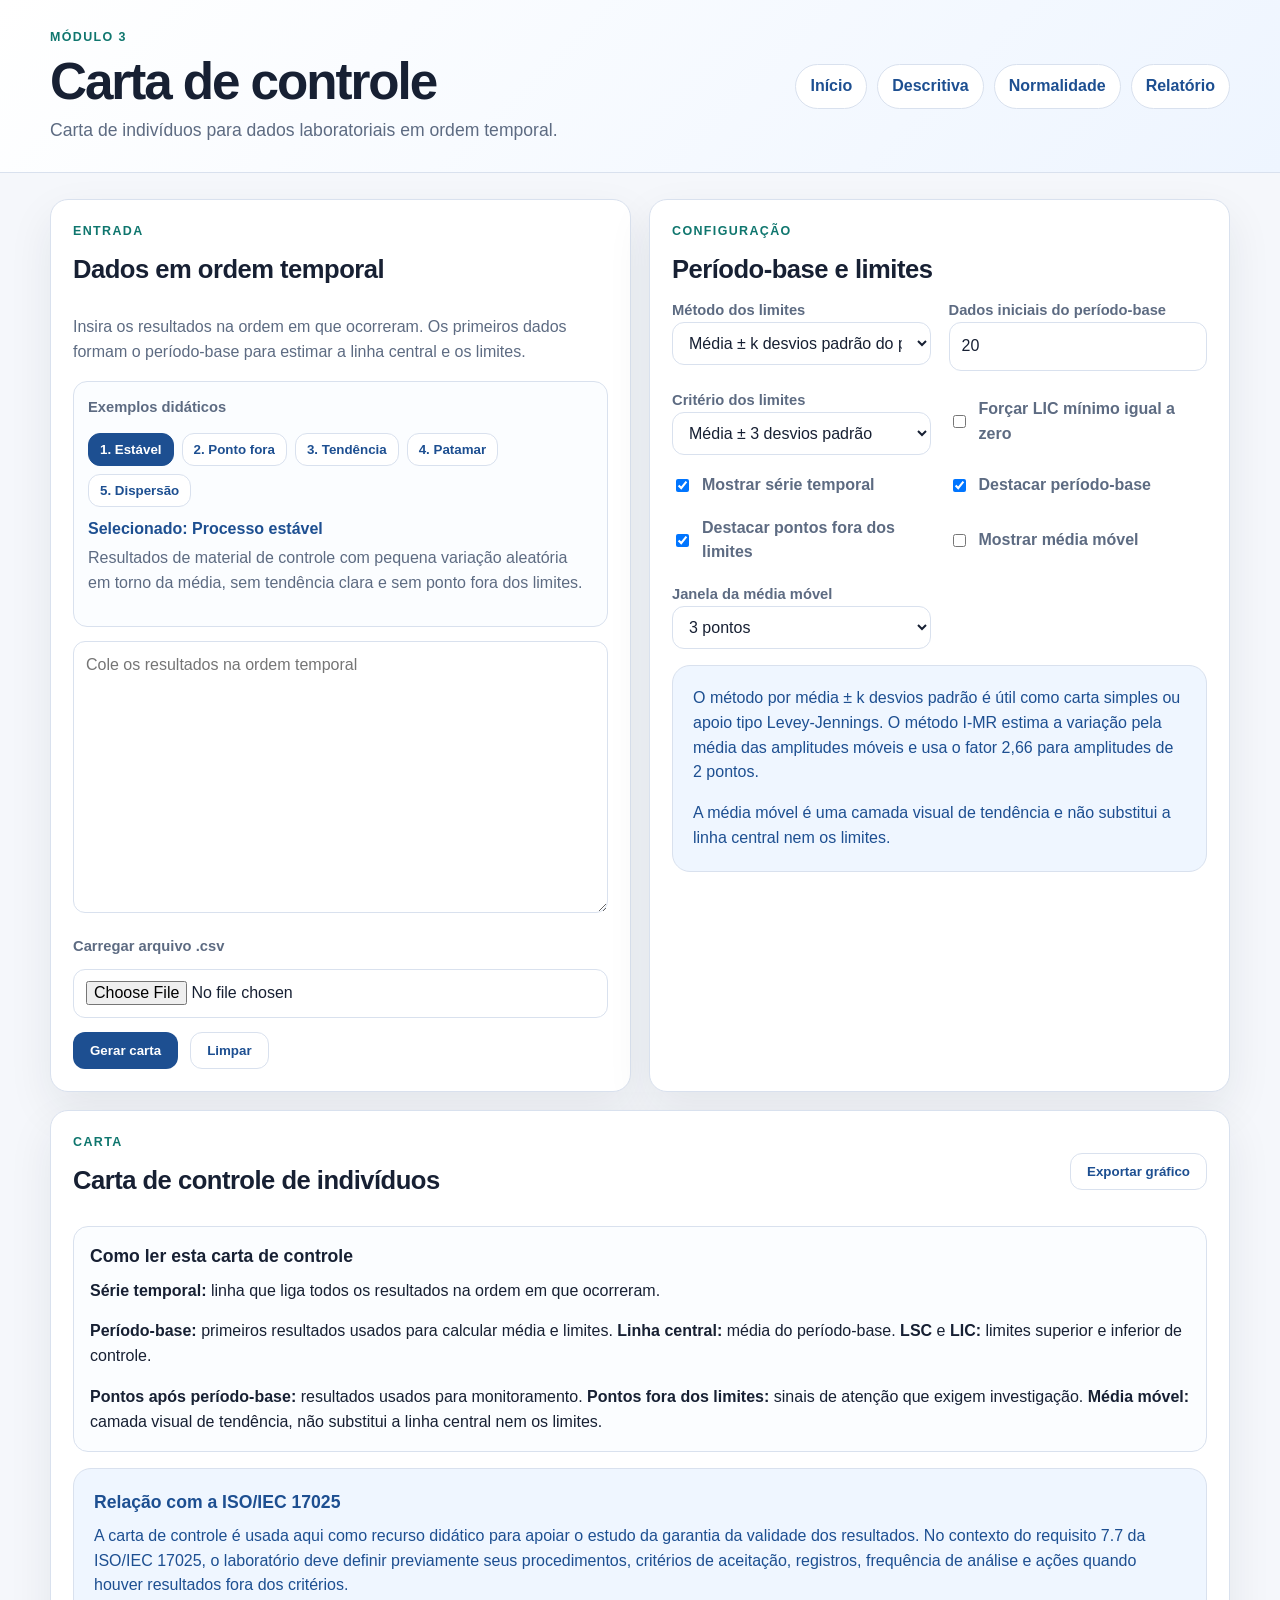
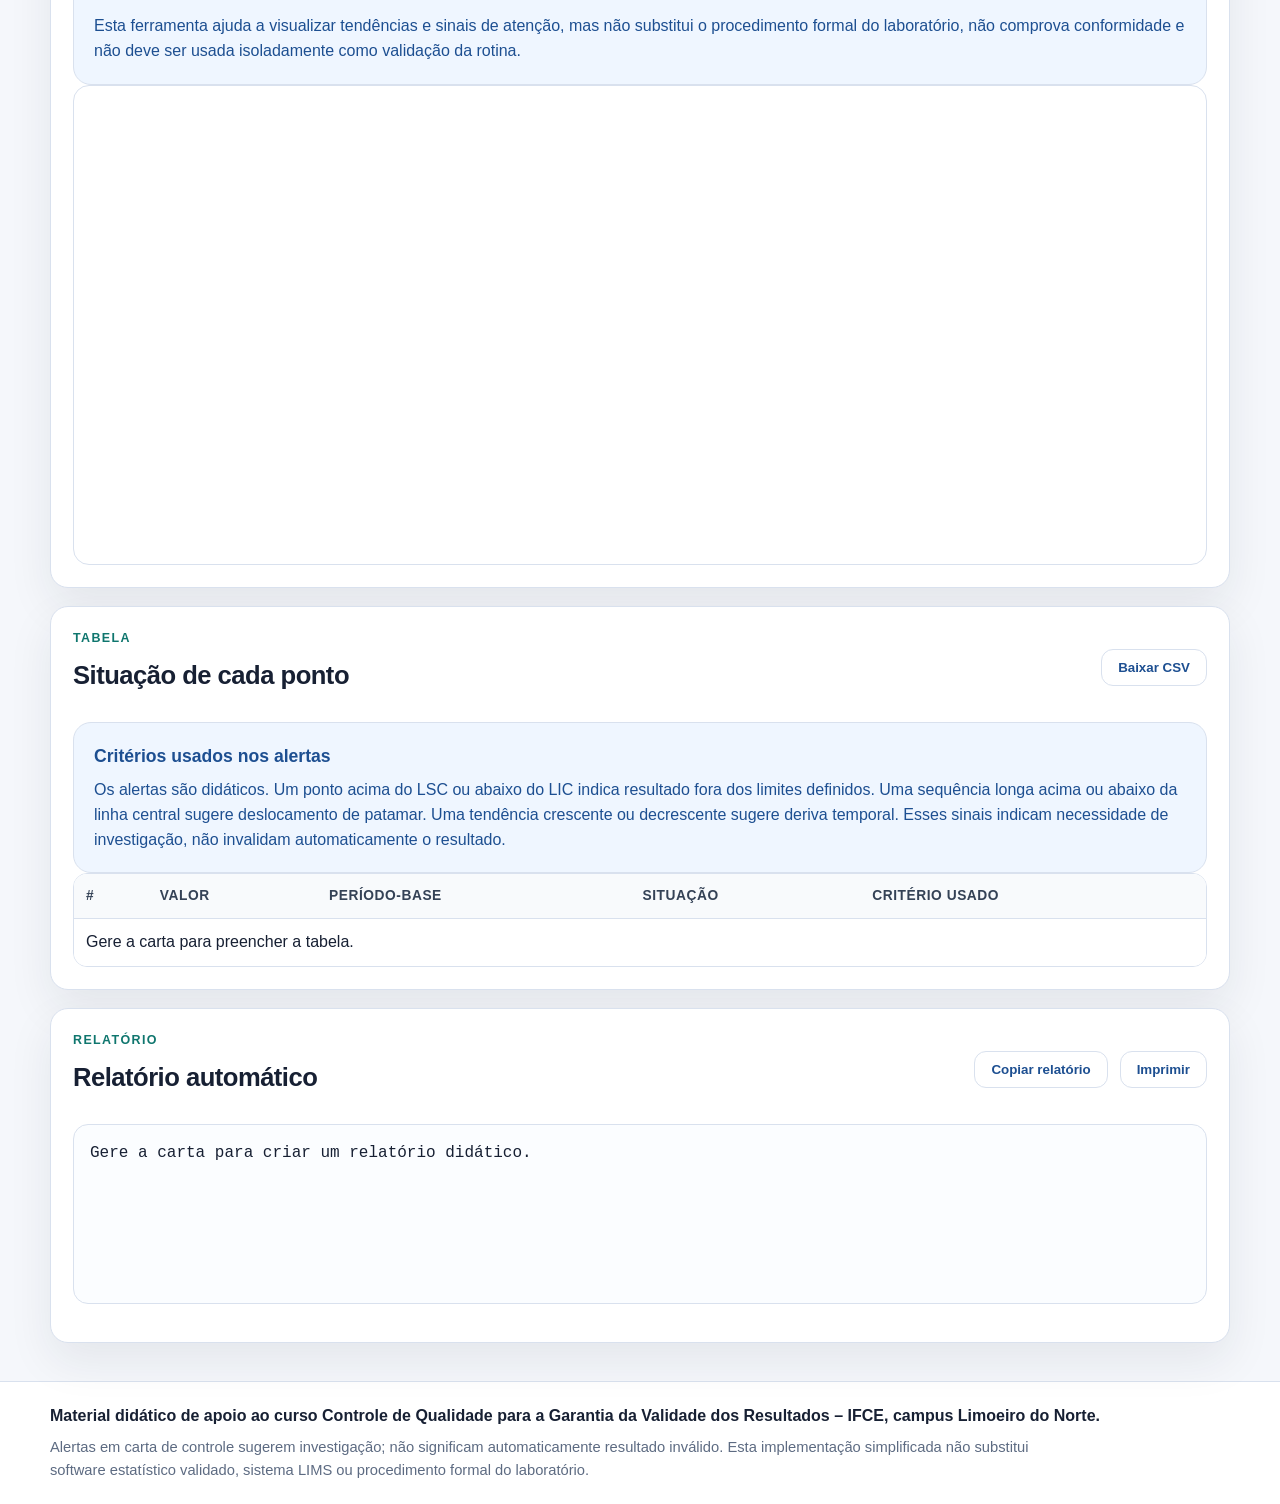
==== controle.html @ db2b2e1f "Versão inicial do sistema de estatística e controle de qualidade" ====
<!DOCTYPE html>
<html lang="pt-BR">
<head>
  <meta charset="UTF-8">
  <meta name="viewport" content="width=device-width, initial-scale=1.0">
  <title>Carta de controle | Controle de Qualidade</title>
  <link rel="stylesheet" href="assets/css/style.css">
</head>
<body>
  <header class="site-header compact">
    <div class="container header-grid">
      <div>
        <p class="eyebrow">Módulo 3</p>
        <h1>Carta de controle</h1>
        <p class="subtitle">Carta de indivíduos para dados laboratoriais em ordem temporal.</p>
      </div>
      <nav class="top-nav" aria-label="Navegação principal">
        <a href="index.html">Início</a>
        <a href="descritiva.html">Descritiva</a>
        <a href="normalidade.html">Normalidade</a>
        <a href="relatorio.html">Relatório</a>
      </nav>
    </div>
  </header>

  <main class="container page-grid">
    <section class="card input-card">
      <div class="section-heading inline-heading">
        <div>
          <p class="eyebrow">Entrada</p>
          <h2>Dados em ordem temporal</h2>
        </div>
      </div>
      <p class="helper-text">Insira os resultados na ordem em que ocorreram. Os primeiros dados formam o período-base para estimar a linha central e os limites.</p>
      <div class="example-panel">
        <p class="field-label">Exemplos didáticos</p>
        <div id="example-buttons" class="example-buttons"></div>
        <p id="example-name" class="example-name"></p>
        <p id="example-description" class="helper-text"></p>
      </div>
      <textarea id="data-input" rows="10" placeholder="Cole os resultados na ordem temporal"></textarea>
      <div class="form-row">
        <label class="file-label" for="csv-file">Carregar arquivo .csv</label>
        <input id="csv-file" type="file" accept=".csv,text/csv,text/plain">
      </div>
      <div class="button-row">
        <button class="button button-primary" id="analyze-data" type="button">Gerar carta</button>
        <button class="button button-secondary" id="clear-data" type="button">Limpar</button>
      </div>
      <div id="parse-message" class="message" aria-live="polite"></div>
    </section>

    <section class="card">
      <p class="eyebrow">Configuração</p>
      <h2>Período-base e limites</h2>
      <div class="settings-grid">
        <label>
          <span class="field-label">Método dos limites</span>
          <select id="limit-method">
            <option value="sigma" selected>Média ± k desvios padrão do período-base</option>
            <option value="imr">Carta de indivíduos por amplitude móvel média, I-MR</option>
          </select>
        </label>
        <label>
          <span class="field-label">Dados iniciais do período-base</span>
          <input id="base-size" type="number" min="2" step="1" value="20">
        </label>
        <label>
          <span class="field-label">Critério dos limites</span>
          <select id="sigma-level">
            <option value="3" selected>Média ± 3 desvios padrão</option>
            <option value="2">Média ± 2 desvios padrão</option>
          </select>
        </label>
        <label class="checkbox-label">
          <input id="force-zero" type="checkbox">
          <span>Forçar LIC mínimo igual a zero</span>
        </label>
        <label class="checkbox-label">
          <input id="show-series" type="checkbox" checked>
          <span>Mostrar série temporal</span>
        </label>
        <label class="checkbox-label">
          <input id="show-base-highlight" type="checkbox" checked>
          <span>Destacar período-base</span>
        </label>
        <label class="checkbox-label">
          <input id="show-outside-points" type="checkbox" checked>
          <span>Destacar pontos fora dos limites</span>
        </label>
        <label class="checkbox-label">
          <input id="show-moving-average" type="checkbox">
          <span>Mostrar média móvel</span>
        </label>
        <label>
          <span class="field-label">Janela da média móvel</span>
          <select id="moving-average-window">
            <option value="3" selected>3 pontos</option>
            <option value="5">5 pontos</option>
            <option value="7">7 pontos</option>
          </select>
        </label>
      </div>
      <div class="notice notice-info compact-notice">
        <p>O método por média ± k desvios padrão é útil como carta simples ou apoio tipo Levey-Jennings. O método I-MR estima a variação pela média das amplitudes móveis e usa o fator 2,66 para amplitudes de 2 pontos.</p>
        <p>A média móvel é uma camada visual de tendência e não substitui a linha central nem os limites.</p>
      </div>
    </section>

    <section class="card full-width">
      <div class="section-heading inline-heading">
        <div>
          <p class="eyebrow">Carta</p>
          <h2>Carta de controle de indivíduos</h2>
        </div>
        <button class="button button-secondary" id="export-control-chart" type="button">Exportar gráfico</button>
      </div>
      <div class="interpretation-box compact-box">
        <h3>Como ler esta carta de controle</h3>
        <p><strong>Série temporal:</strong> linha que liga todos os resultados na ordem em que ocorreram.</p>
        <p><strong>Período-base:</strong> primeiros resultados usados para calcular média e limites. <strong>Linha central:</strong> média do período-base. <strong>LSC</strong> e <strong>LIC:</strong> limites superior e inferior de controle.</p>
        <p><strong>Pontos após período-base:</strong> resultados usados para monitoramento. <strong>Pontos fora dos limites:</strong> sinais de atenção que exigem investigação. <strong>Média móvel:</strong> camada visual de tendência, não substitui a linha central nem os limites.</p>
      </div>
      <div class="notice notice-info compact-notice">
        <h3>Relação com a ISO/IEC 17025</h3>
        <p>A carta de controle é usada aqui como recurso didático para apoiar o estudo da garantia da validade dos resultados. No contexto do requisito 7.7 da ISO/IEC 17025, o laboratório deve definir previamente seus procedimentos, critérios de aceitação, registros, frequência de análise e ações quando houver resultados fora dos critérios.</p>
        <p>Esta ferramenta ajuda a visualizar tendências e sinais de atenção, mas não substitui o procedimento formal do laboratório, não comprova conformidade e não deve ser usada isoladamente como validação da rotina.</p>
      </div>
      <div id="control-chart" class="chart-box large-chart"></div>
    </section>

    <section class="card full-width">
      <div class="section-heading inline-heading">
        <div>
          <p class="eyebrow">Tabela</p>
          <h2>Situação de cada ponto</h2>
        </div>
        <button class="button button-secondary" id="download-table" type="button">Baixar CSV</button>
      </div>
      <div class="notice notice-info compact-notice">
        <h3>Critérios usados nos alertas</h3>
        <p>Os alertas são didáticos. Um ponto acima do LSC ou abaixo do LIC indica resultado fora dos limites definidos. Uma sequência longa acima ou abaixo da linha central sugere deslocamento de patamar. Uma tendência crescente ou decrescente sugere deriva temporal. Esses sinais indicam necessidade de investigação, não invalidam automaticamente o resultado.</p>
      </div>
      <div class="table-wrap">
        <table>
          <thead>
            <tr>
              <th>#</th>
              <th>Valor</th>
              <th>Período-base</th>
              <th>Situação</th>
              <th>Critério usado</th>
            </tr>
          </thead>
          <tbody id="control-table-body">
            <tr><td colspan="5">Gere a carta para preencher a tabela.</td></tr>
          </tbody>
        </table>
      </div>
    </section>

    <section class="card full-width">
      <div class="section-heading inline-heading">
        <div>
          <p class="eyebrow">Relatório</p>
          <h2>Relatório automático</h2>
        </div>
        <div class="button-row tight-row">
          <button class="button button-secondary" id="copy-report" type="button">Copiar relatório</button>
          <button class="button button-secondary" id="print-report" type="button">Imprimir</button>
        </div>
      </div>
      <pre id="control-report" class="report-box">Gere a carta para criar um relatório didático.</pre>
    </section>
  </main>

  <footer class="site-footer">
    <div class="container">
      <p class="institutional-text">Material didático de apoio ao curso Controle de Qualidade para a Garantia da Validade dos Resultados – IFCE, campus Limoeiro do Norte.</p>
      <p class="footer-note">Alertas em carta de controle sugerem investigação; não significam automaticamente resultado inválido. Esta implementação simplificada não substitui software estatístico validado, sistema LIMS ou procedimento formal do laboratório.</p>
    </div>
  </footer>

  <script src="https://cdn.plot.ly/plotly-2.35.2.min.js"></script>
  <script src="assets/js/parser.js"></script>
  <script src="assets/js/estatistica.js"></script>
  <script src="assets/js/graficos.js"></script>
  <script src="assets/js/exemplos.js"></script>
  <script src="assets/js/controle.js"></script>
</body>
</html>
---- assets/css/style.css ----
:root {
  --bg: #f5f7fb;
  --card: #ffffff;
  --text: #172033;
  --muted: #5d6b82;
  --line: #d9e1ee;
  --primary: #1d4f91;
  --primary-dark: #153d70;
  --primary-soft: #e8f1ff;
  --accent: #0f766e;
  --warning: #92400e;
  --warning-bg: #fff7ed;
  --info-bg: #eff6ff;
  --danger: #b91c1c;
  --danger-bg: #fff1f2;
  --shadow: 0 18px 45px rgba(23, 32, 51, 0.08);
  --radius: 18px;
}

* {
  box-sizing: border-box;
}

body {
  margin: 0;
  background: var(--bg);
  color: var(--text);
  font-family: Arial, Helvetica, sans-serif;
  line-height: 1.55;
}

a {
  color: inherit;
}

.container {
  width: min(1180px, calc(100% - 32px));
  margin: 0 auto;
}

.site-header {
  background: linear-gradient(135deg, #ffffff 0%, #eef5ff 100%);
  border-bottom: 1px solid var(--line);
  padding: 42px 0;
}

.site-header.compact {
  padding: 28px 0;
}

.header-grid {
  display: grid;
  grid-template-columns: 1fr auto;
  gap: 24px;
  align-items: center;
}

.top-nav {
  display: flex;
  gap: 10px;
  flex-wrap: wrap;
  justify-content: flex-end;
}

.top-nav a {
  border: 1px solid var(--line);
  border-radius: 999px;
  background: #fff;
  color: var(--primary);
  font-weight: 700;
  padding: 9px 14px;
  text-decoration: none;
}

.top-nav a:hover,
.button:hover {
  transform: translateY(-1px);
}

h1,
h2,
h3,
p {
  margin-top: 0;
}

h1 {
  margin-bottom: 8px;
  font-size: clamp(2rem, 4vw, 3.4rem);
  letter-spacing: -0.04em;
  line-height: 1.05;
}

h2 {
  margin-bottom: 10px;
  font-size: clamp(1.35rem, 2vw, 1.9rem);
  letter-spacing: -0.02em;
}

h3 {
  margin-bottom: 8px;
  font-size: 1.1rem;
}

.subtitle {
  margin-bottom: 0;
  color: var(--muted);
  font-size: 1.1rem;
}

.eyebrow {
  margin-bottom: 8px;
  color: var(--accent);
  font-size: 0.78rem;
  font-weight: 800;
  letter-spacing: 0.11em;
  text-transform: uppercase;
}

.hero-card,
.card,
.nav-card,
.notice {
  background: var(--card);
  border: 1px solid var(--line);
  border-radius: var(--radius);
  box-shadow: var(--shadow);
}

.hero-card {
  display: grid;
  grid-template-columns: 1.1fr 0.9fr;
  gap: 24px;
  margin-top: 28px;
  padding: 28px;
}

.feature-list {
  display: grid;
  gap: 10px;
}

.feature-list span {
  border: 1px solid var(--line);
  border-radius: 14px;
  background: #f8fbff;
  padding: 12px 14px;
  font-weight: 700;
}

.section-heading {
  margin: 34px 0 16px;
}

.inline-heading {
  display: flex;
  align-items: center;
  justify-content: space-between;
  gap: 16px;
  margin: 0 0 16px;
}

.card-grid,
.page-grid,
.chart-grid,
.stat-grid,
.settings-grid {
  display: grid;
  gap: 18px;
}

.three-columns {
  grid-template-columns: repeat(3, minmax(0, 1fr));
}

.four-columns {
  grid-template-columns: repeat(4, minmax(0, 1fr));
}

.nav-card,
.card {
  padding: 22px;
}

.nav-card p {
  color: var(--muted);
}

.card-icon {
  display: grid;
  width: 42px;
  height: 42px;
  margin-bottom: 16px;
  place-items: center;
  border-radius: 14px;
  background: var(--primary-soft);
  color: var(--primary);
  font-weight: 800;
}

.page-grid {
  grid-template-columns: 1fr 1fr;
  margin-top: 26px;
}

.full-width {
  grid-column: 1 / -1;
}

textarea,
input,
select {
  width: 100%;
  border: 1px solid var(--line);
  border-radius: 12px;
  background: #fff;
  color: var(--text);
  font: inherit;
  padding: 11px 12px;
}

textarea {
  min-height: 210px;
  resize: vertical;
}

input:focus,
select:focus,
textarea:focus {
  outline: 3px solid rgba(29, 79, 145, 0.14);
  border-color: var(--primary);
}

.helper-text {
  color: var(--muted);
}

.form-row,
.button-row,
.probability-tool {
  display: flex;
  gap: 12px;
  align-items: center;
  flex-wrap: wrap;
  margin-top: 14px;
}

.tight-row {
  margin-top: 0;
}

.file-label,
.field-label {
  display: block;
  color: var(--muted);
  font-size: 0.92rem;
  font-weight: 700;
}

.file-label {
  min-width: 160px;
}

.button {
  display: inline-flex;
  align-items: center;
  justify-content: center;
  border: 1px solid transparent;
  border-radius: 12px;
  cursor: pointer;
  font-weight: 800;
  padding: 10px 16px;
  text-decoration: none;
  transition: transform 0.15s ease, background 0.15s ease;
}

.button-primary {
  background: var(--primary);
  color: #fff;
}

.button-primary:hover {
  background: var(--primary-dark);
}

.button-secondary {
  border-color: var(--line);
  background: #fff;
  color: var(--primary);
}

.message {
  margin-top: 14px;
}

.message:empty {
  display: none;
}

.message-success,
.message-warning,
.message-danger,
.message-info {
  border-radius: 12px;
  padding: 12px 14px;
}

.message-success {
  background: #ecfdf5;
  color: #065f46;
}

.message-warning {
  background: var(--warning-bg);
  color: var(--warning);
}

.message-danger {
  background: var(--danger-bg);
  color: var(--danger);
}

.message-info {
  background: var(--info-bg);
  color: var(--primary);
}

.stat-grid {
  grid-template-columns: repeat(4, minmax(0, 1fr));
  margin-bottom: 18px;
}

.compact-grid {
  grid-template-columns: repeat(2, minmax(0, 1fr));
}

.stat-card {
  border: 1px solid var(--line);
  border-radius: 15px;
  background: #fbfdff;
  padding: 14px;
}

.stat-card span {
  display: block;
  color: var(--muted);
  font-size: 0.82rem;
  font-weight: 700;
}

.stat-card strong {
  display: block;
  margin-top: 4px;
  font-size: 1.35rem;
}

.table-wrap {
  width: 100%;
  overflow-x: auto;
  border: 1px solid var(--line);
  border-radius: 14px;
}

table {
  width: 100%;
  border-collapse: collapse;
  background: #fff;
}

th,
td {
  border-bottom: 1px solid var(--line);
  padding: 11px 12px;
  text-align: left;
  vertical-align: top;
}

th {
  background: #f8fafc;
  color: #344256;
  font-size: 0.86rem;
  text-transform: uppercase;
  letter-spacing: 0.04em;
}

tbody tr:last-child td {
  border-bottom: 0;
}

.small-table {
  max-height: 420px;
  overflow-y: auto;
}

.interpretation-box,
.report-box {
  border: 1px solid var(--line);
  border-radius: 15px;
  background: #fbfdff;
  padding: 16px;
}

.interpretation-box p:last-child,
.notice p:last-child {
  margin-bottom: 0;
}

.compact-box {
  margin-top: 14px;
}

.notice {
  margin: 28px 0;
  padding: 20px;
}

.compact-notice {
  margin: 16px 0 0;
  box-shadow: none;
}

.compact-notice:empty {
  display: none;
}

.notice-warning {
  background: var(--warning-bg);
  color: var(--warning);
}

.notice-info {
  background: var(--info-bg);
  color: var(--primary);
}

.chart-grid {
  grid-template-columns: repeat(2, minmax(0, 1fr));
}

.wide-chart {
  grid-column: 1 / -1;
}

.chart-box {
  min-height: 360px;
  border: 1px solid var(--line);
  border-radius: 16px;
  background: #fff;
  overflow: hidden;
}

.large-chart {
  min-height: 480px;
}

.settings-grid {
  grid-template-columns: repeat(2, minmax(0, 1fr));
}

.checkbox-label {
  display: flex;
  align-items: center;
  gap: 10px;
  color: var(--muted);
  font-weight: 700;
}

.checkbox-label input {
  width: auto;
}

.probability-tool input {
  max-width: 220px;
}

.example-panel {
  margin: 14px 0;
  border: 1px solid var(--line);
  border-radius: 14px;
  background: #fbfdff;
  padding: 14px;
}

.example-buttons {
  display: flex;
  flex-wrap: wrap;
  gap: 8px;
  margin: 8px 0 10px;
}

.example-button {
  padding: 8px 11px;
}

.example-button-active,
.example-button-active:hover {
  border-color: var(--primary);
  background: var(--primary);
  color: #fff;
}

.example-name {
  margin-bottom: 4px;
  color: var(--primary);
  font-weight: 800;
}

.report-box {
  min-height: 180px;
  overflow: auto;
  white-space: pre-wrap;
  font-family: Consolas, Monaco, monospace;
}

.tag-danger,
.tag-warning,
.tag-ok,
.tag-info {
  display: inline-block;
  border-radius: 999px;
  font-size: 0.82rem;
  font-weight: 800;
  padding: 3px 8px;
}

.tag-danger {
  background: var(--danger-bg);
  color: var(--danger);
}

.tag-warning {
  background: var(--warning-bg);
  color: var(--warning);
}

.tag-ok {
  background: #ecfdf5;
  color: #047857;
}

.tag-info {
  background: var(--info-bg);
  color: var(--primary);
}

.site-footer {
  margin-top: 38px;
  border-top: 1px solid var(--line);
  background: #fff;
  color: var(--muted);
  padding: 22px 0;
}

.site-footer p {
  margin-bottom: 8px;
}

.site-footer p:last-child {
  margin-bottom: 0;
}

.footer-note {
  max-width: 980px;
  font-size: 0.92rem;
}

.institutional-text {
  color: var(--text);
  font-weight: 700;
}

.print-chart-image {
  display: none;
}

@media (max-width: 900px) {
  .header-grid,
  .hero-card,
  .page-grid,
  .three-columns,
  .four-columns,
  .chart-grid,
  .stat-grid,
  .settings-grid {
    grid-template-columns: 1fr;
  }

  .top-nav {
    justify-content: flex-start;
  }

  .inline-heading {
    align-items: flex-start;
    flex-direction: column;
  }
}

@page {
  size: A4 portrait;
  margin: 12mm;
}

@media print {
  .top-nav,
  .button,
  .input-card,
  .site-footer {
    display: none !important;
  }

  body {
    background: #fff;
    color: #000;
  }

  .container {
    width: 100%;
    max-width: none;
  }

  .page-grid,
  .chart-grid,
  .card-grid {
    display: block;
  }

  .card,
  .notice,
  .interpretation-box,
  .table-wrap,
  .chart-box,
  .report-section,
  .print-block {
    break-inside: avoid;
    page-break-inside: avoid;
  }

  .card {
    box-shadow: none;
    border: 1px solid #ccc;
    margin-bottom: 12mm;
  }

  .notice {
    box-shadow: none;
  }

  .chart-box {
    width: 100% !important;
    max-width: 100% !important;
    height: 130mm !important;
    min-height: 0 !important;
    overflow: hidden !important;
  }

  .large-chart {
    height: 140mm !important;
    min-height: 0 !important;
  }

  .chart-box.print-image-ready {
    height: auto !important;
    min-height: 0 !important;
    overflow: visible !important;
  }

  .chart-box.print-image-ready .print-chart-image {
    display: block !important;
    width: 100%;
    max-height: 170mm;
    object-fit: contain;
    break-inside: avoid;
    page-break-inside: avoid;
  }

  .chart-box.print-image-ready .js-plotly-plot {
    display: none !important;
  }

  table {
    page-break-inside: auto;
  }

  tr {
    page-break-inside: avoid;
    break-inside: avoid;
  }

  h1,
  h2,
  h3 {
    break-after: avoid;
    page-break-after: avoid;
  }
}
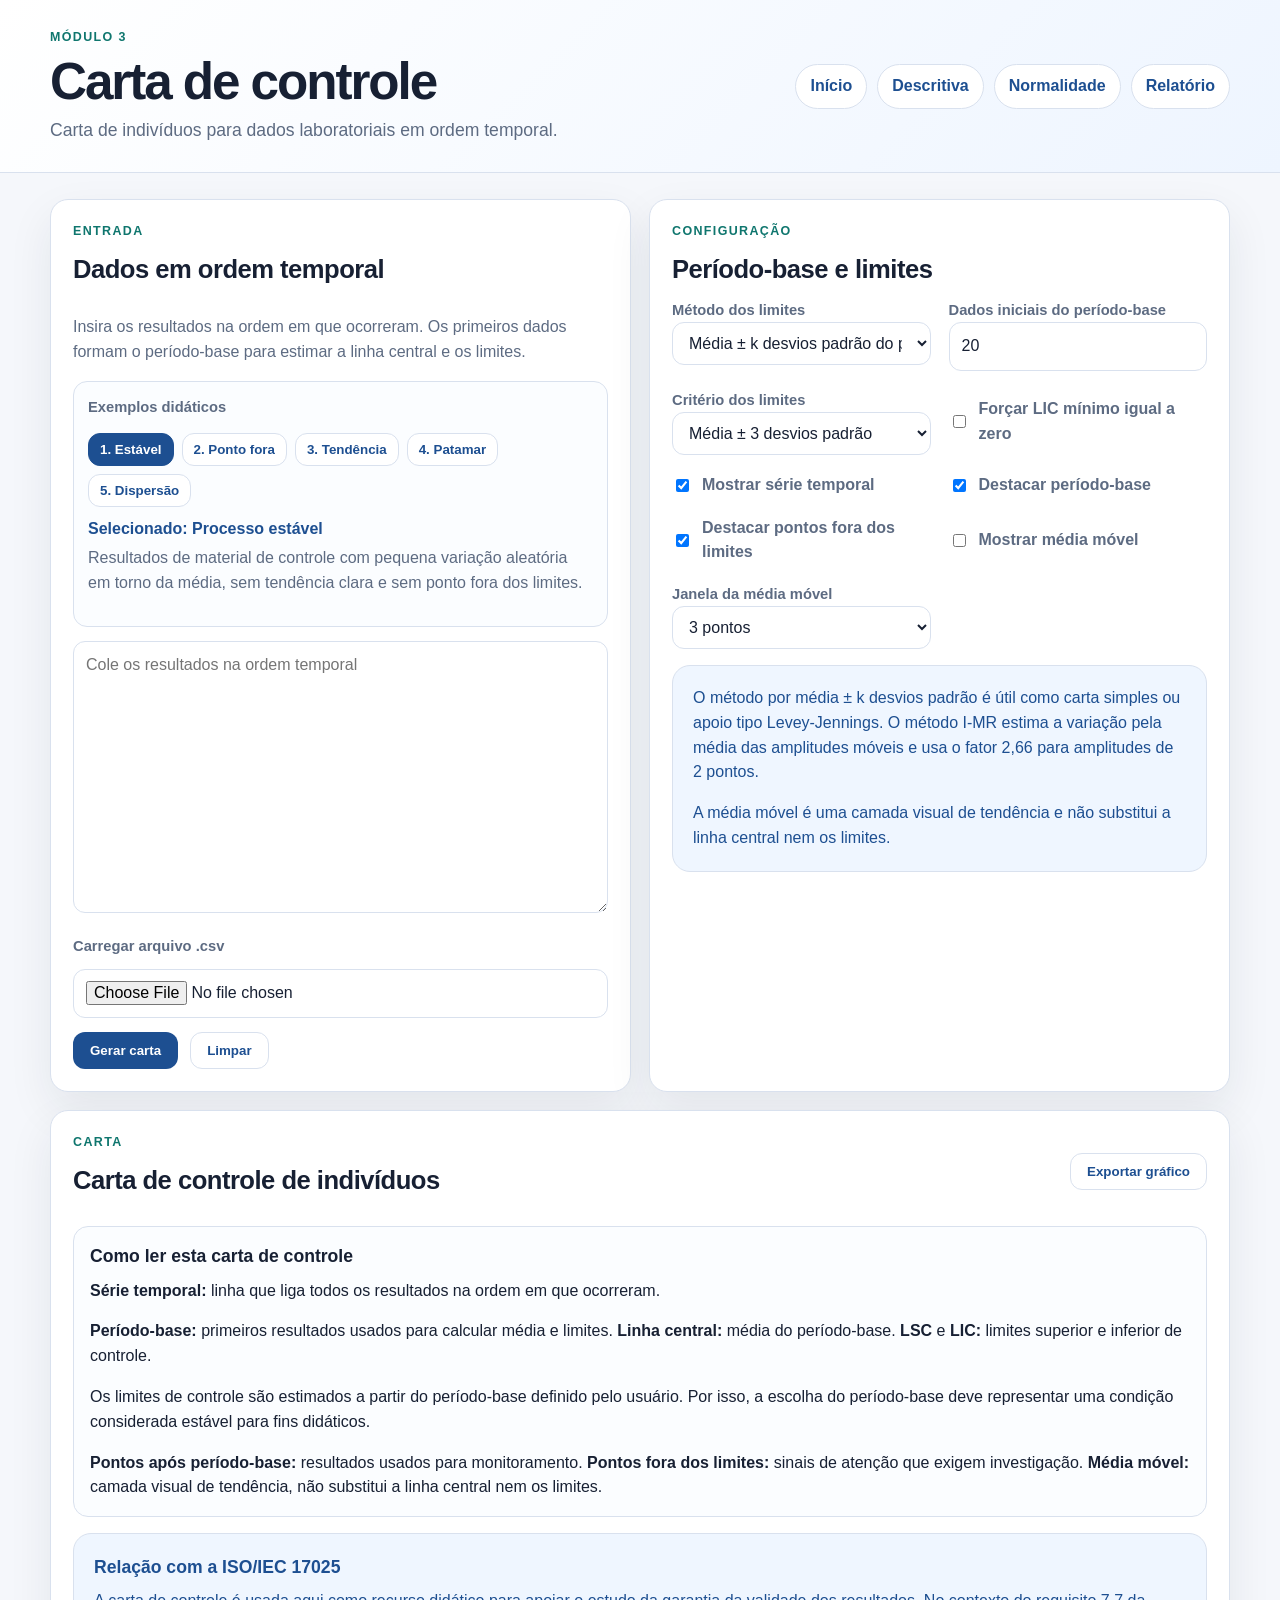
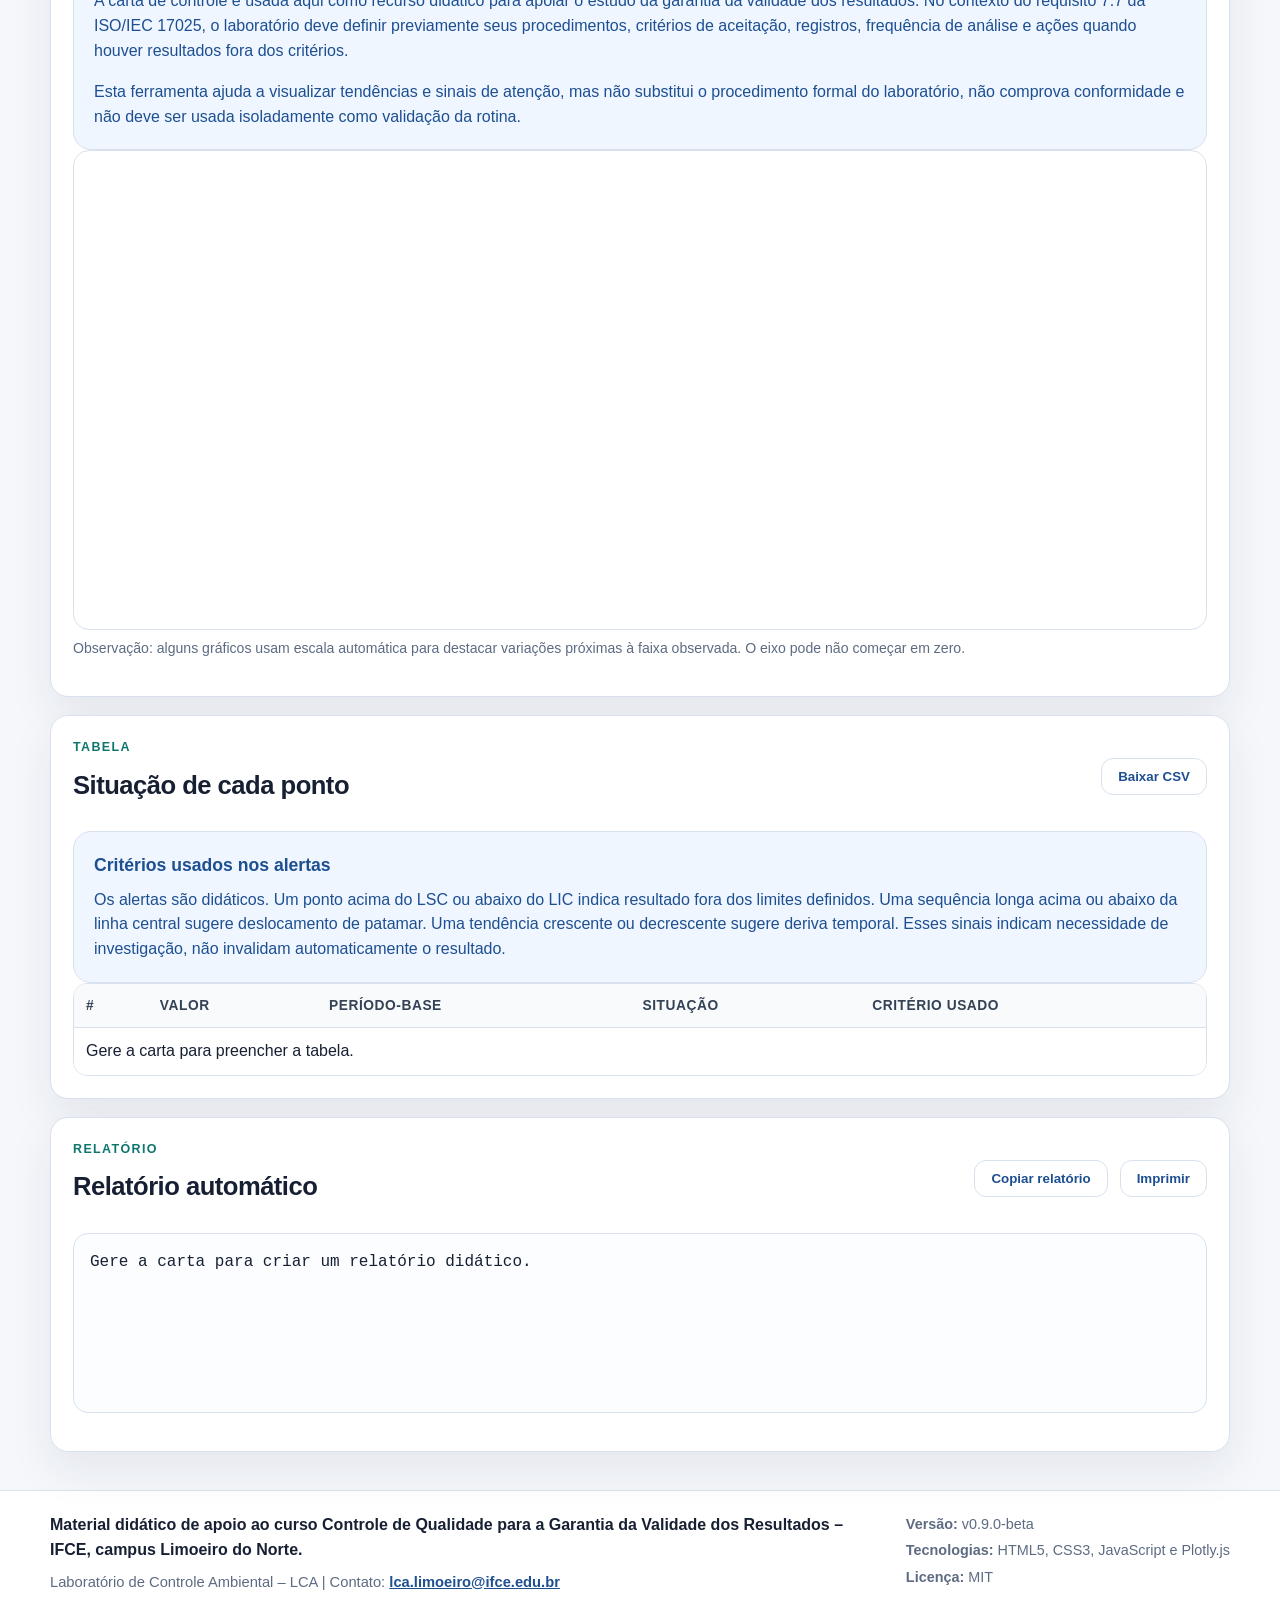
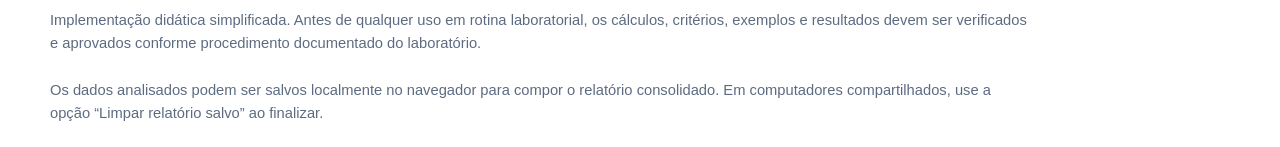
==== commit 05d4117f: "Refinamentos nas funções estatísticas" ====
--- a/controle.html
+++ b/controle.html
@@ -119,6 +119,7 @@
         <h3>Como ler esta carta de controle</h3>
         <p><strong>Série temporal:</strong> linha que liga todos os resultados na ordem em que ocorreram.</p>
         <p><strong>Período-base:</strong> primeiros resultados usados para calcular média e limites. <strong>Linha central:</strong> média do período-base. <strong>LSC</strong> e <strong>LIC:</strong> limites superior e inferior de controle.</p>
+        <p>Os limites de controle são estimados a partir do período-base definido pelo usuário. Por isso, a escolha do período-base deve representar uma condição considerada estável para fins didáticos.</p>
         <p><strong>Pontos após período-base:</strong> resultados usados para monitoramento. <strong>Pontos fora dos limites:</strong> sinais de atenção que exigem investigação. <strong>Média móvel:</strong> camada visual de tendência, não substitui a linha central nem os limites.</p>
       </div>
       <div class="notice notice-info compact-notice">
@@ -127,6 +128,7 @@
         <p>Esta ferramenta ajuda a visualizar tendências e sinais de atenção, mas não substitui o procedimento formal do laboratório, não comprova conformidade e não deve ser usada isoladamente como validação da rotina.</p>
       </div>
       <div id="control-chart" class="chart-box large-chart"></div>
+      <p class="scale-note">Observação: alguns gráficos usam escala automática para destacar variações próximas à faixa observada. O eixo pode não começar em zero.</p>
     </section>
 
     <section class="card full-width">
@@ -175,9 +177,30 @@
   </main>
 
   <footer class="site-footer">
-    <div class="container">
-      <p class="institutional-text">Material didático de apoio ao curso Controle de Qualidade para a Garantia da Validade dos Resultados – IFCE, campus Limoeiro do Norte.</p>
-      <p class="footer-note">Alertas em carta de controle sugerem investigação; não significam automaticamente resultado inválido. Esta implementação simplificada não substitui software estatístico validado, sistema LIMS ou procedimento formal do laboratório.</p>
+    <div class="container footer-grid">
+      <div>
+        <p class="institutional-text">
+          Material didático de apoio ao curso Controle de Qualidade para a Garantia da Validade dos Resultados – IFCE, campus Limoeiro do Norte.
+        </p>
+        <p class="footer-note">
+          Laboratório de Controle Ambiental – LCA | Contato:
+          <a href="mailto:lca.limoeiro@ifce.edu.br">lca.limoeiro@ifce.edu.br</a>
+        </p>
+      </div>
+
+      <div class="footer-meta">
+        <p><strong>Versão:</strong> v0.9.0-beta</p>
+        <p><strong>Tecnologias:</strong> HTML5, CSS3, JavaScript e Plotly.js</p>
+        <p><strong>Licença:</strong> MIT</p>
+      </div>
+
+      <p class="footer-note full-width">
+        Implementação didática simplificada. Antes de qualquer uso em rotina laboratorial, os cálculos, critérios, exemplos e resultados devem ser verificados e aprovados conforme procedimento documentado do laboratório.
+      </p>
+
+      <p class="footer-note full-width">
+        Os dados analisados podem ser salvos localmente no navegador para compor o relatório consolidado. Em computadores compartilhados, use a opção “Limpar relatório salvo” ao finalizar.
+      </p>
     </div>
   </footer>
 
--- a/assets/css/style.css
+++ b/assets/css/style.css
@@ -330,6 +330,10 @@
   margin-bottom: 18px;
 }
 
+.summary-grid {
+  grid-template-columns: repeat(6, minmax(0, 1fr));
+}
+
 .compact-grid {
   grid-template-columns: repeat(2, minmax(0, 1fr));
 }
@@ -569,6 +573,33 @@
   font-weight: 700;
 }
 
+.footer-grid {
+  display: grid;
+  grid-template-columns: 1fr auto;
+  gap: 16px 24px;
+  align-items: start;
+}
+
+.footer-meta {
+  color: var(--muted);
+  font-size: 0.9rem;
+}
+
+.footer-meta p {
+  margin-bottom: 4px;
+}
+
+.site-footer a {
+  color: var(--primary);
+  font-weight: 700;
+}
+
+.scale-note {
+  margin-top: 8px;
+  color: var(--muted);
+  font-size: 0.88rem;
+}
+
 .print-chart-image {
   display: none;
 }
@@ -581,7 +612,9 @@
   .four-columns,
   .chart-grid,
   .stat-grid,
-  .settings-grid {
+  .summary-grid,
+  .settings-grid,
+  .footer-grid {
     grid-template-columns: 1fr;
   }
 
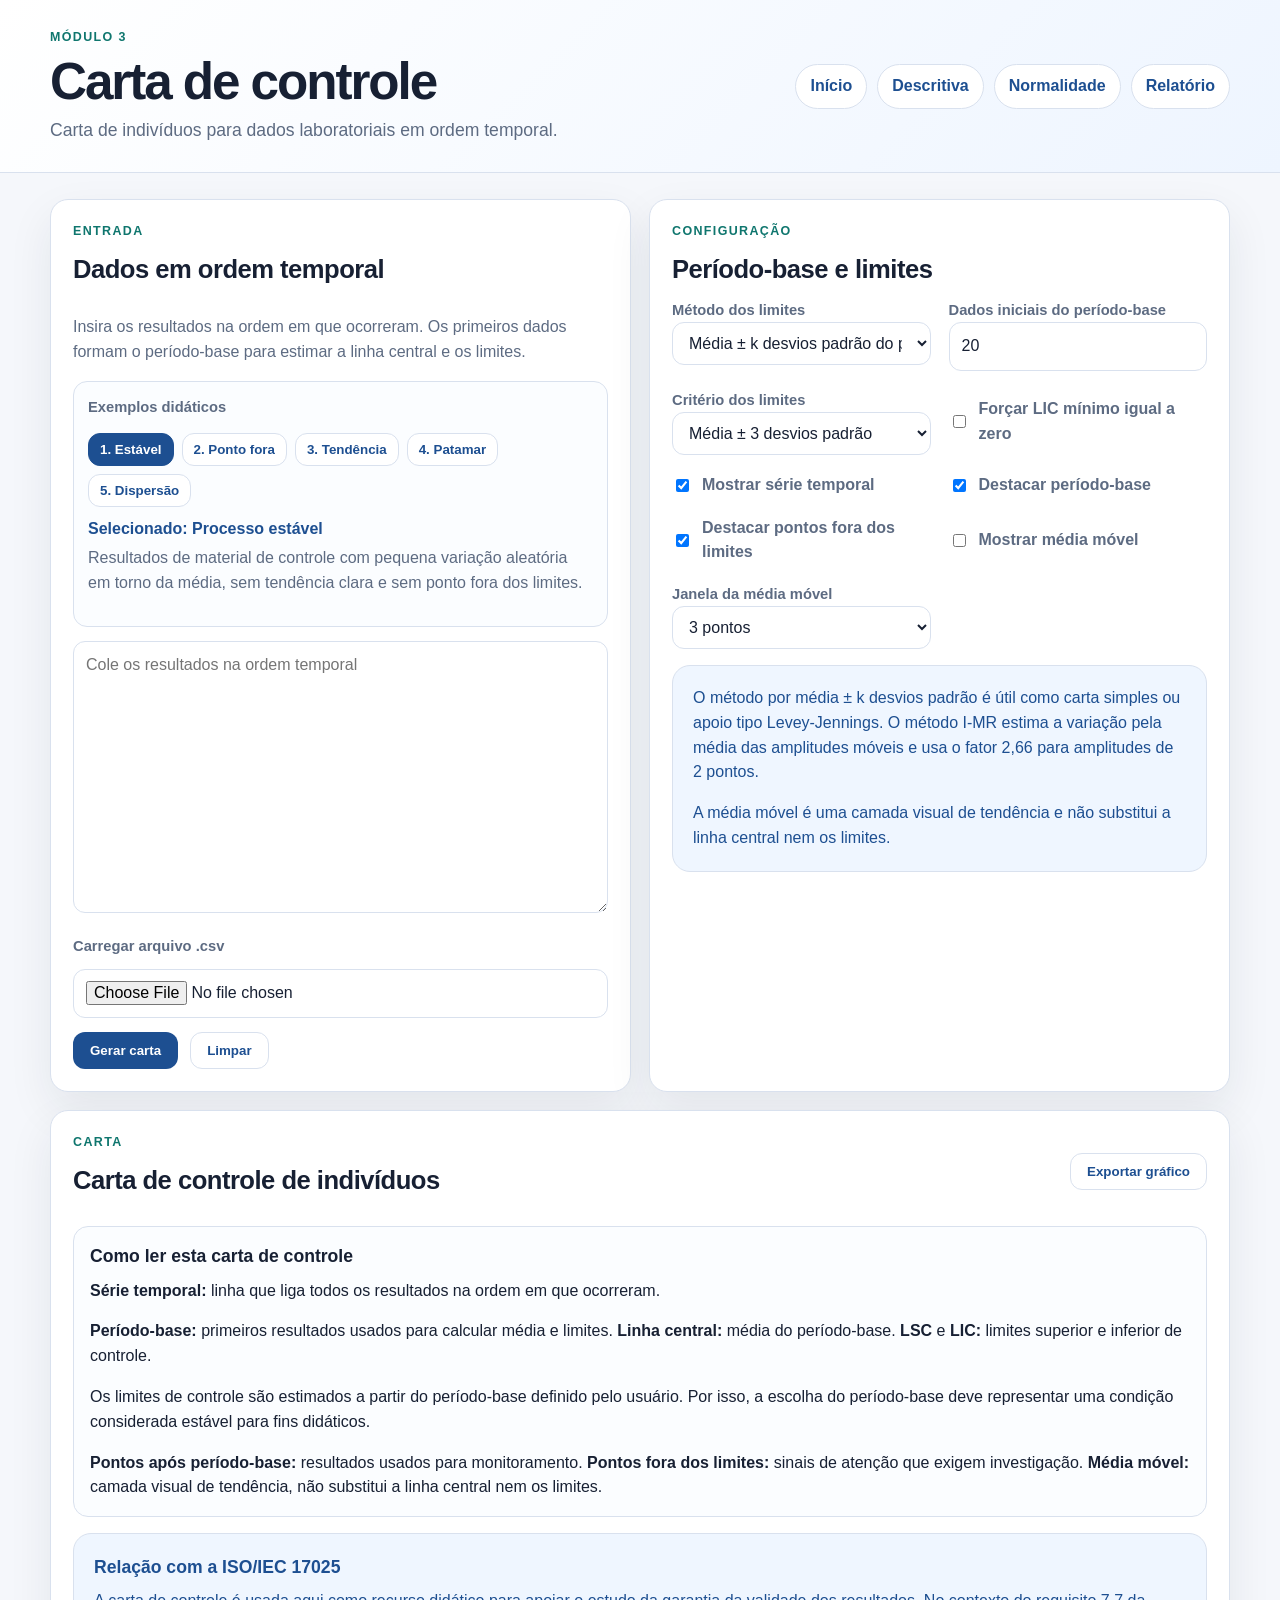
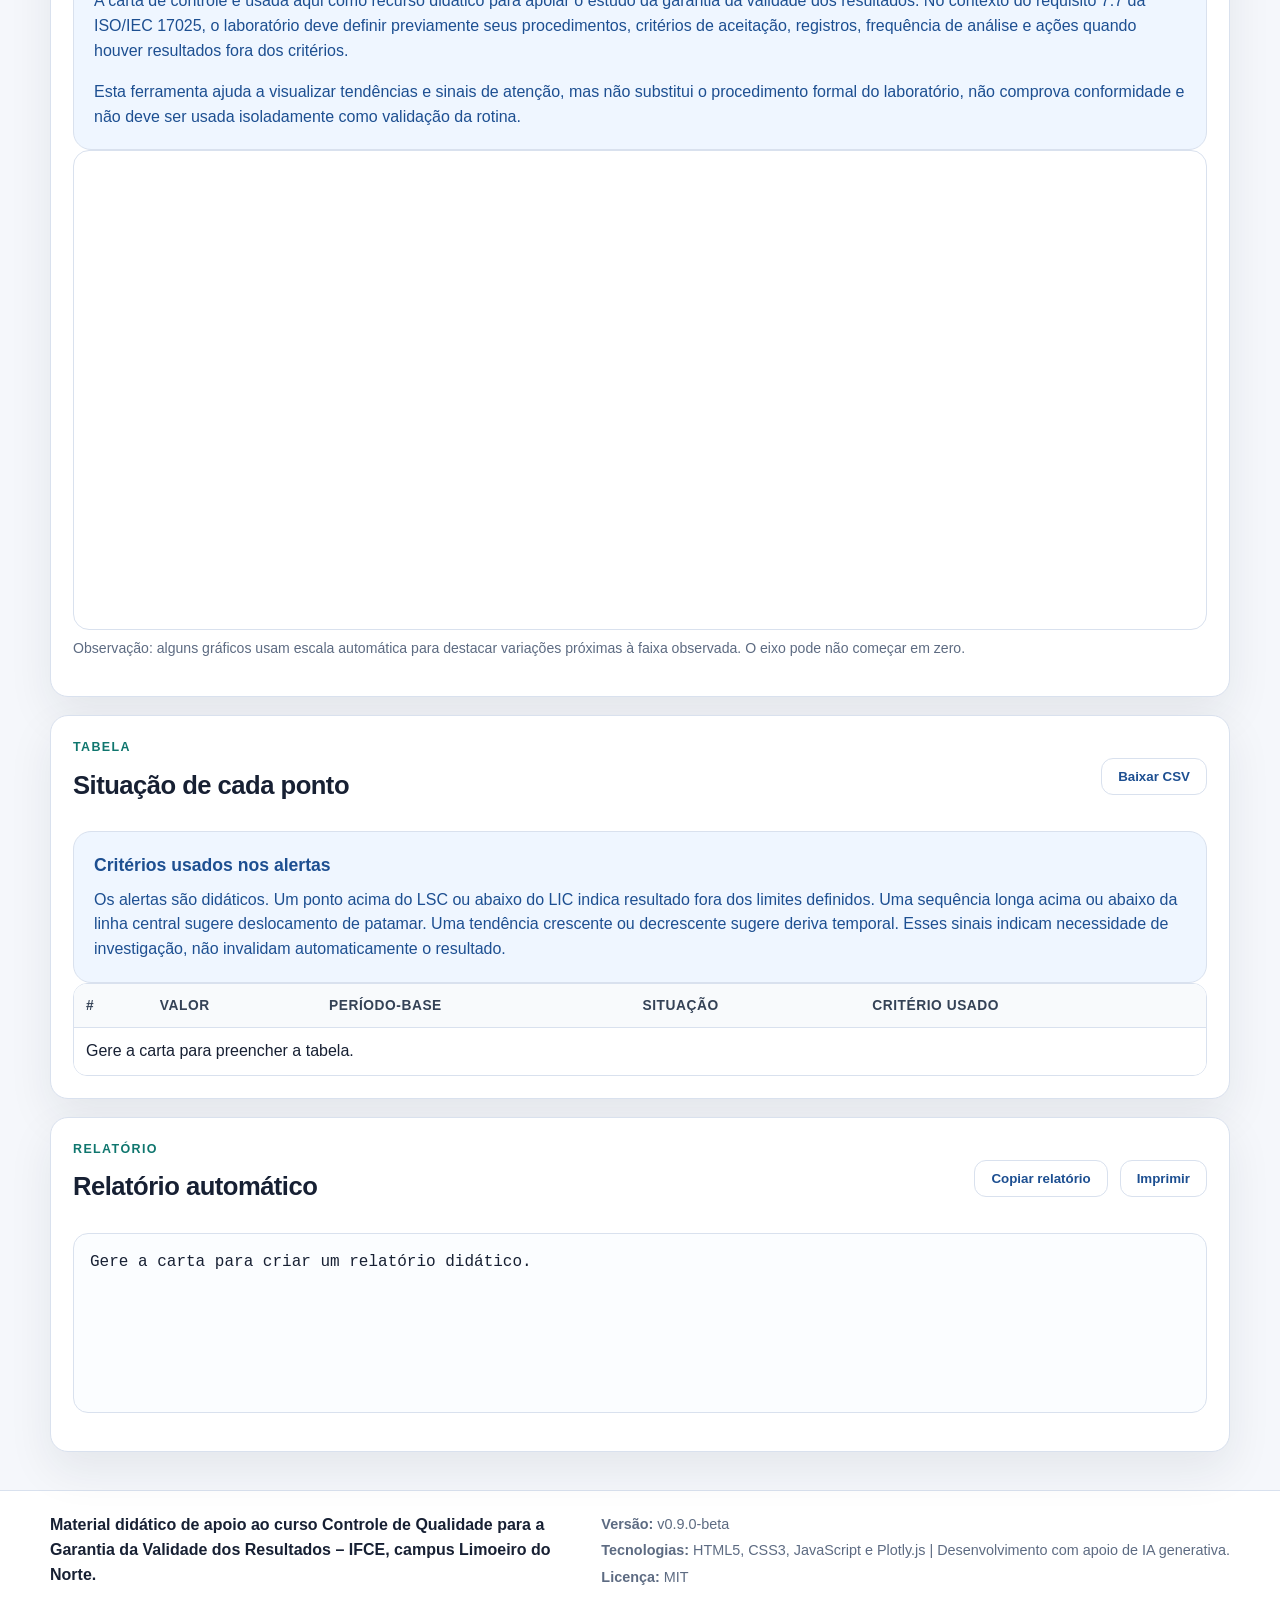
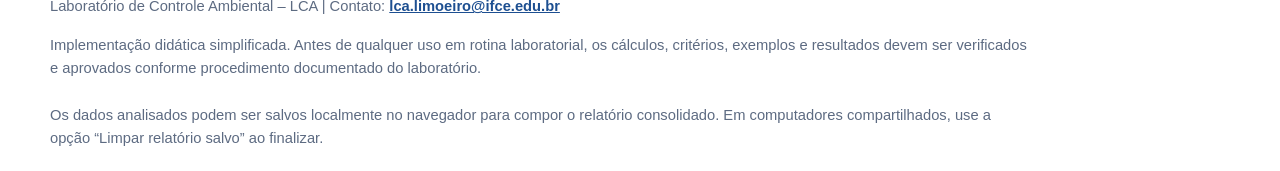
==== commit 5e766e9c: "Atualiza projeto" ====
--- a/controle.html
+++ b/controle.html
@@ -190,7 +190,7 @@
 
       <div class="footer-meta">
         <p><strong>Versão:</strong> v0.9.0-beta</p>
-        <p><strong>Tecnologias:</strong> HTML5, CSS3, JavaScript e Plotly.js</p>
+        <p><strong>Tecnologias:</strong> HTML5, CSS3, JavaScript e Plotly.js | Desenvolvimento com apoio de IA generativa.</p>
         <p><strong>Licença:</strong> MIT</p>
       </div>
 
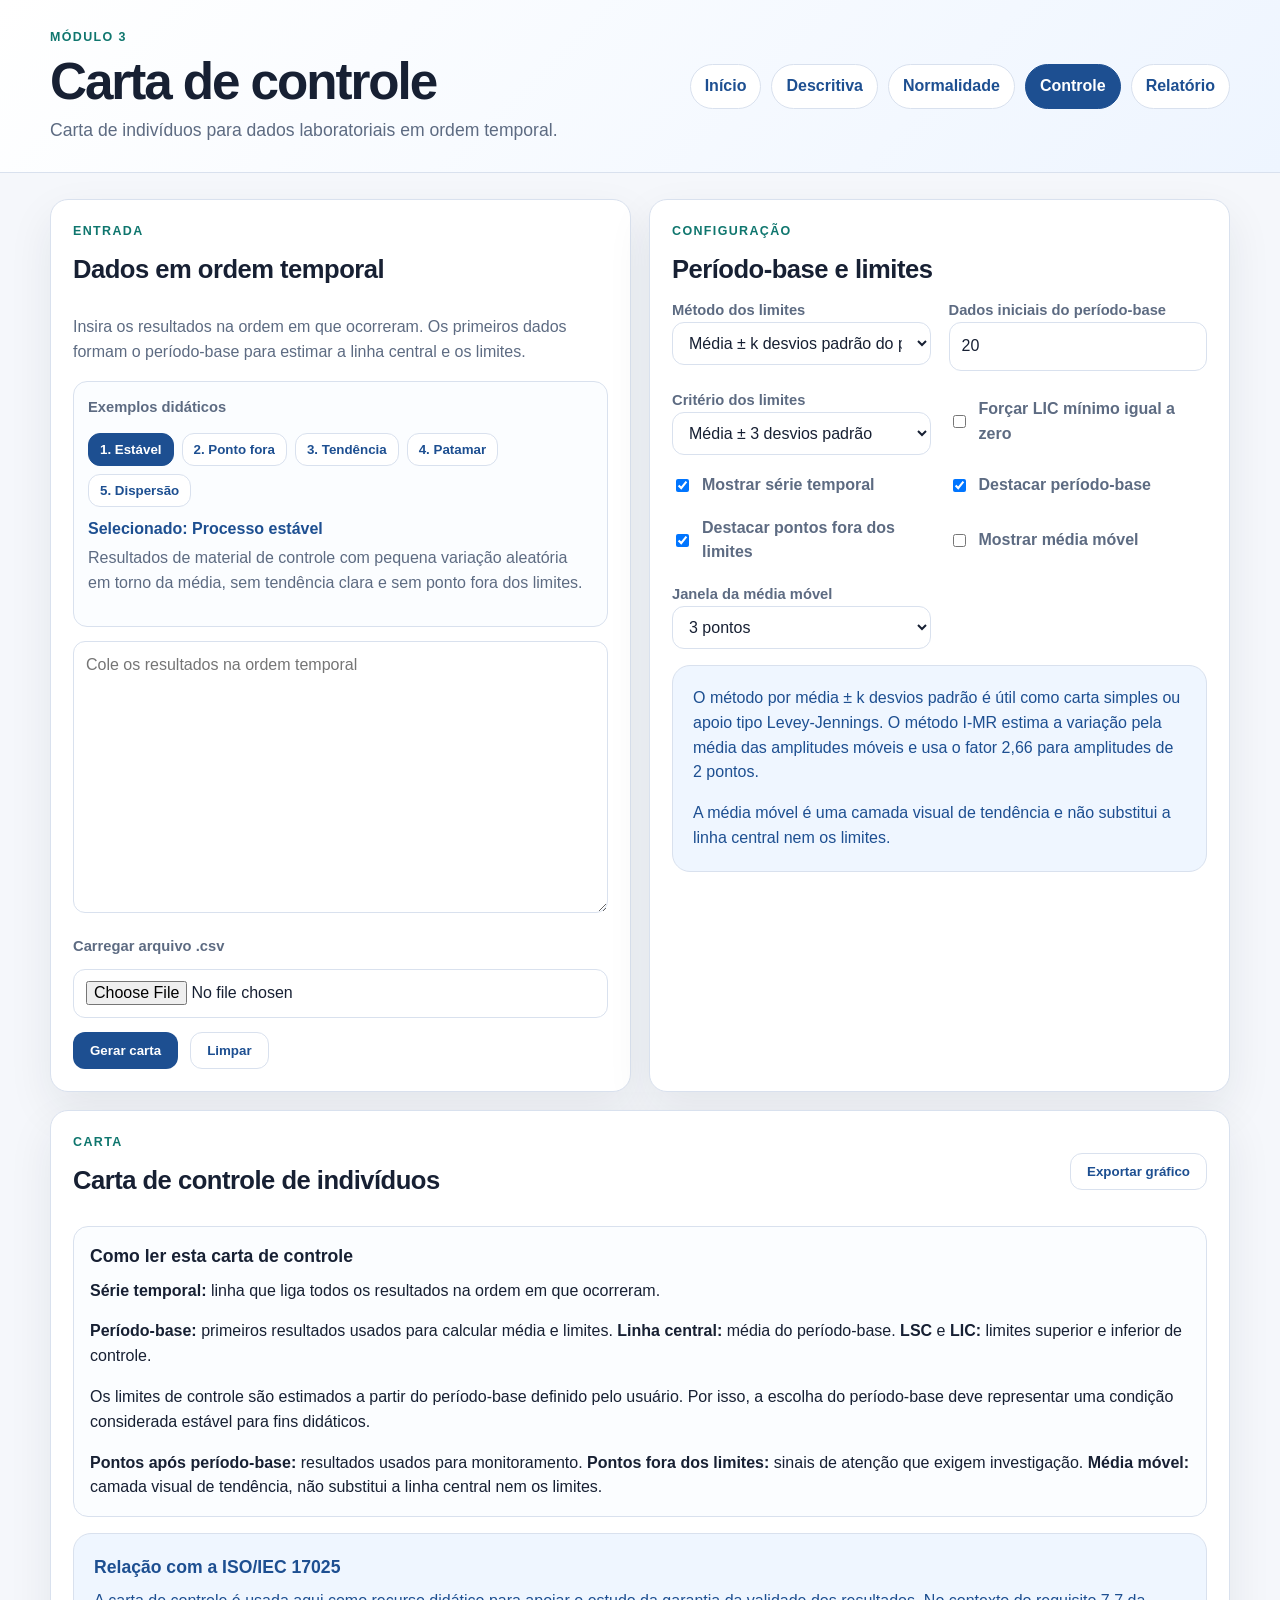
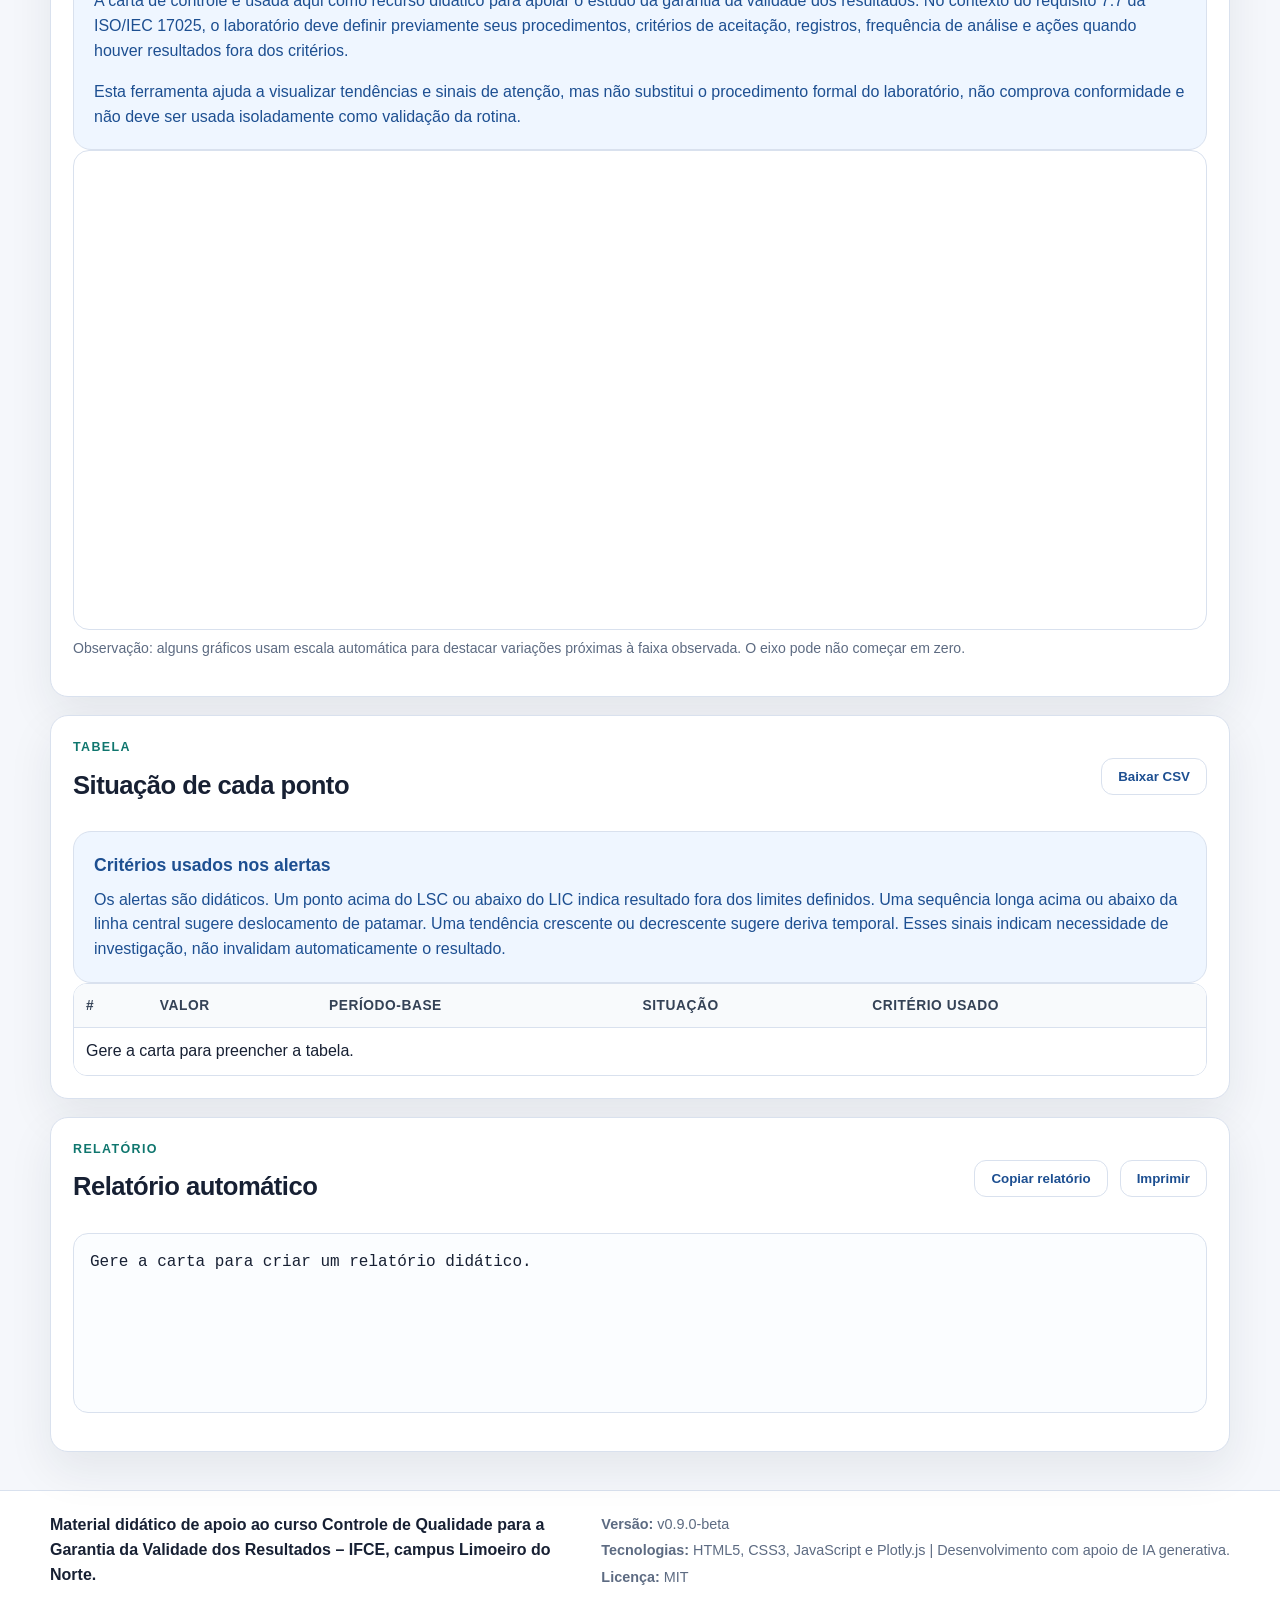
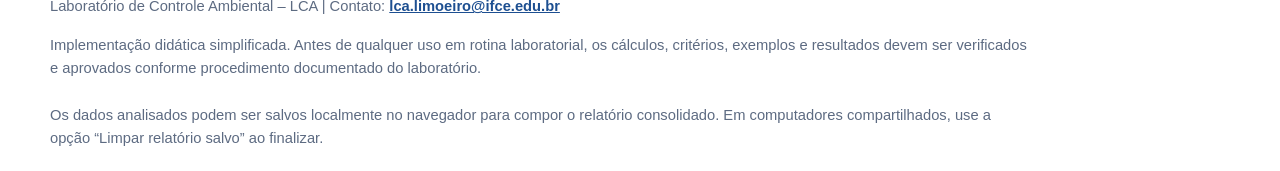
==== commit e2534761: "Atualiza interface e páginas do projeto" ====
--- a/controle.html
+++ b/controle.html
@@ -18,6 +18,7 @@
         <a href="index.html">Início</a>
         <a href="descritiva.html">Descritiva</a>
         <a href="normalidade.html">Normalidade</a>
+        <a href="controle.html" class="active" aria-current="page">Controle</a>
         <a href="relatorio.html">Relatório</a>
       </nav>
     </div>
--- a/assets/css/style.css
+++ b/assets/css/style.css
@@ -72,6 +72,19 @@
   text-decoration: none;
 }
 
+.top-nav a.active,
+.top-nav a[aria-current="page"] {
+  background: var(--primary);
+  color: #fff;
+  border-color: var(--primary);
+}
+
+.top-nav a.active:hover,
+.top-nav a[aria-current="page"]:hover {
+  background: var(--primary-dark);
+  color: #fff;
+}
+
 .top-nav a:hover,
 .button:hover {
   transform: translateY(-1px);
